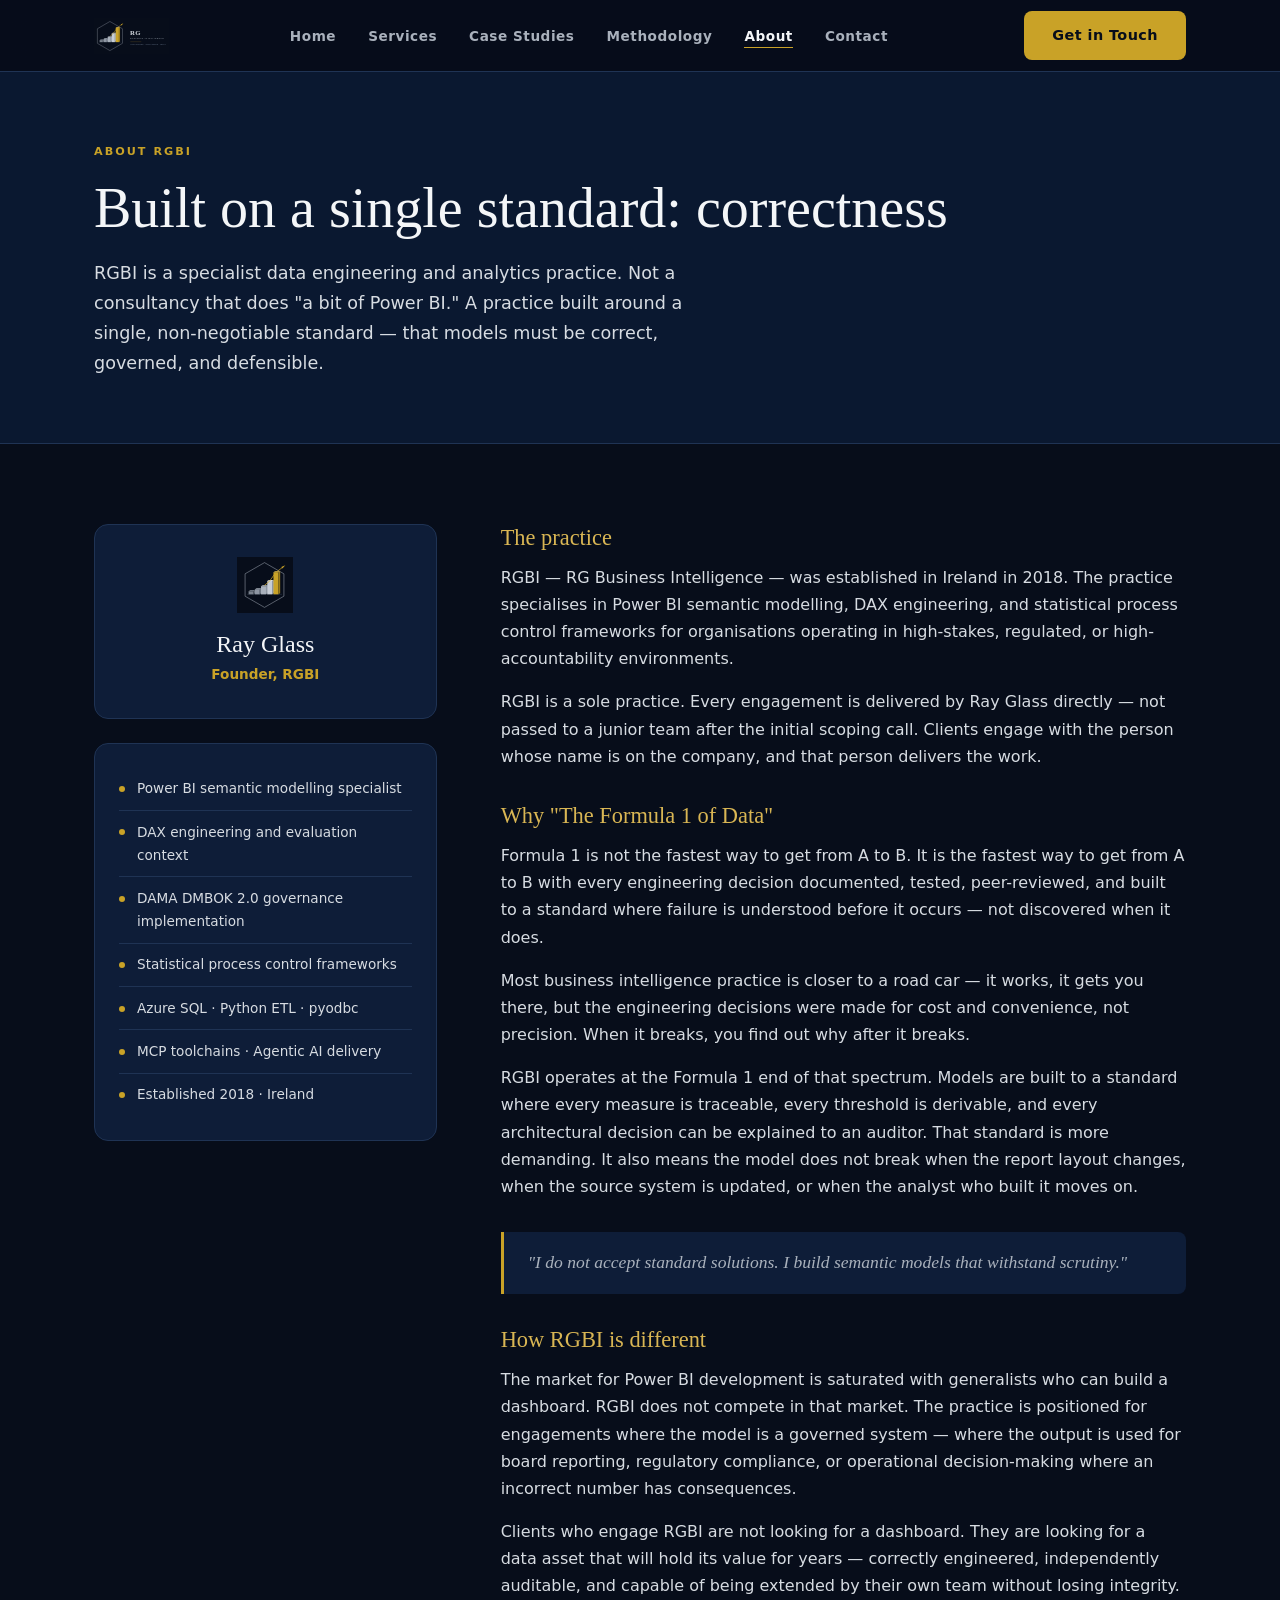
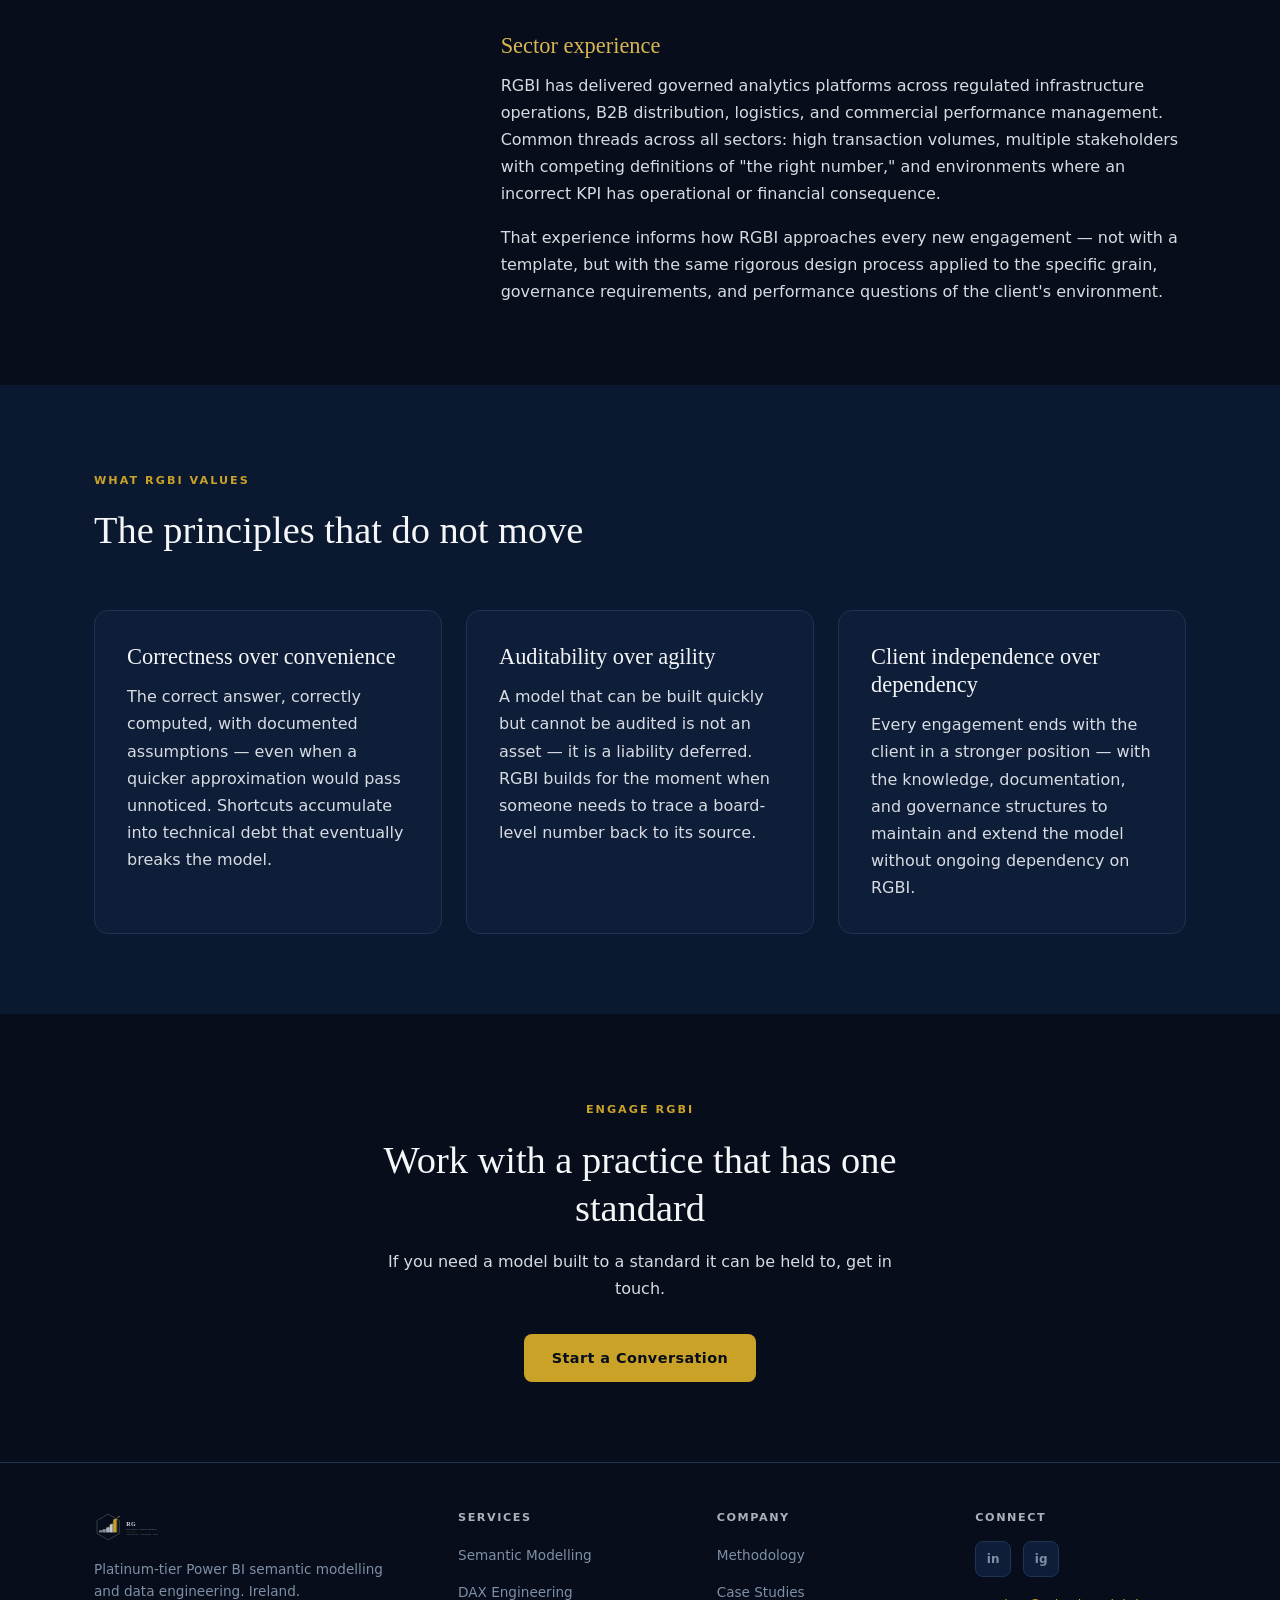
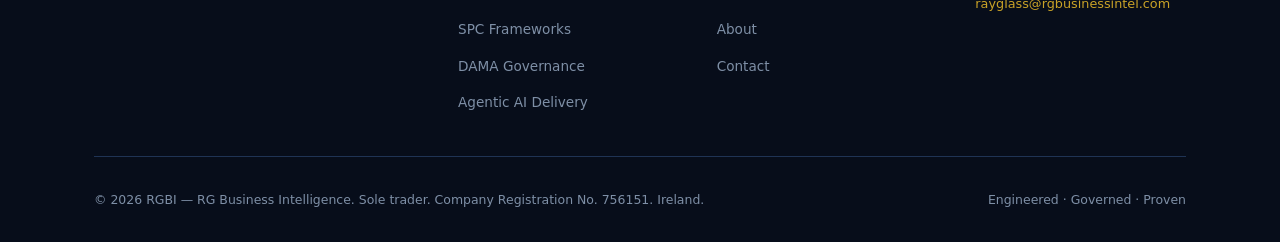
==== about.html @ 03356bf3 "Initial site build" ====
<!DOCTYPE html>
<html lang="en">
<head>
  <meta charset="UTF-8" />
  <meta name="viewport" content="width=device-width, initial-scale=1.0" />
  <title>About — RGBI</title>
  <meta name="description" content="Ray Glass, founder of RGBI — RG Business Intelligence. Platinum-tier Power BI semantic modelling practice, established in Ireland since 2018." />
  <link rel="icon" type="image/svg+xml" href="assets/rgbi_mark_only.svg" />
  <link rel="stylesheet" href="css/style.css" />
</head>
<body>

  <!-- ── Navigation ─────────────────────────────────────── -->
  <nav class="site-nav" role="navigation" aria-label="Main navigation">
    <div class="container nav-inner">
      <a href="index.html" class="nav-logo" aria-label="RGBI Home">
        <img src="assets/rgbi_logo_horizontal_tight.svg" alt="RGBI — RG Business Intelligence" />
      </a>
      <ul class="nav-links" role="list">
        <li><a href="index.html">Home</a></li>
        <li><a href="services.html">Services</a></li>
        <li><a href="case-studies.html">Case Studies</a></li>
        <li><a href="methodology.html">Methodology</a></li>
        <li><a href="about.html">About</a></li>
        <li><a href="contact.html">Contact</a></li>
      </ul>
      <a href="contact.html" class="btn btn-primary nav-cta">Get in Touch</a>
      <button class="nav-toggle" aria-label="Toggle menu" aria-expanded="false">
        <span></span><span></span><span></span>
      </button>
    </div>
  </nav>

  <!-- ── Page Hero ──────────────────────────────────────── -->
  <section class="page-hero">
    <div class="container">
      <span class="section-label">About RGBI</span>
      <h1>Built on a single standard: correctness</h1>
      <p>
        RGBI is a specialist data engineering and analytics practice. Not a consultancy
        that does "a bit of Power BI." A practice built around a single, non-negotiable
        standard — that models must be correct, governed, and defensible.
      </p>
    </div>
  </section>

  <!-- ── Bio Section ────────────────────────────────────── -->
  <section class="section">
    <div class="container">
      <div class="about-bio">

        <div class="about-sidebar">
          <div class="about-name-block">
            <img src="assets/rgbi_mark_only.svg" alt="RGBI Mark" style="height:56px; margin:0 auto 1rem; width:auto;" />
            <h2>Ray Glass</h2>
            <p>Founder, RGBI</p>
          </div>
          <div class="about-credentials">
            <div class="credential-item">
              <span class="credential-dot"></span>
              <span class="credential-text">Power BI semantic modelling specialist</span>
            </div>
            <div class="credential-item">
              <span class="credential-dot"></span>
              <span class="credential-text">DAX engineering and evaluation context</span>
            </div>
            <div class="credential-item">
              <span class="credential-dot"></span>
              <span class="credential-text">DAMA DMBOK 2.0 governance implementation</span>
            </div>
            <div class="credential-item">
              <span class="credential-dot"></span>
              <span class="credential-text">Statistical process control frameworks</span>
            </div>
            <div class="credential-item">
              <span class="credential-dot"></span>
              <span class="credential-text">Azure SQL · Python ETL · pyodbc</span>
            </div>
            <div class="credential-item">
              <span class="credential-dot"></span>
              <span class="credential-text">MCP toolchains · Agentic AI delivery</span>
            </div>
            <div class="credential-item">
              <span class="credential-dot"></span>
              <span class="credential-text">Established 2018 · Ireland</span>
            </div>
          </div>
        </div>

        <div class="about-body">

          <h3>The practice</h3>
          <p>
            RGBI — RG Business Intelligence — was established in Ireland in 2018.
            The practice specialises in Power BI semantic modelling, DAX engineering,
            and statistical process control frameworks for organisations operating in
            high-stakes, regulated, or high-accountability environments.
          </p>
          <p>
            RGBI is a sole practice. Every engagement is delivered by Ray Glass directly —
            not passed to a junior team after the initial scoping call. Clients engage
            with the person whose name is on the company, and that person delivers the work.
          </p>

          <h3>Why "The Formula 1 of Data"</h3>
          <p>
            Formula 1 is not the fastest way to get from A to B. It is the fastest way
            to get from A to B with every engineering decision documented, tested,
            peer-reviewed, and built to a standard where failure is understood before
            it occurs — not discovered when it does.
          </p>
          <p>
            Most business intelligence practice is closer to a road car — it works,
            it gets you there, but the engineering decisions were made for cost and
            convenience, not precision. When it breaks, you find out why after it breaks.
          </p>
          <p>
            RGBI operates at the Formula 1 end of that spectrum. Models are built to
            a standard where every measure is traceable, every threshold is derivable,
            and every architectural decision can be explained to an auditor.
            That standard is more demanding. It also means the model does not break
            when the report layout changes, when the source system is updated, or
            when the analyst who built it moves on.
          </p>

          <blockquote class="pullquote">
            "I do not accept standard solutions. I build semantic models that
            withstand scrutiny."
          </blockquote>

          <h3>How RGBI is different</h3>
          <p>
            The market for Power BI development is saturated with generalists who can
            build a dashboard. RGBI does not compete in that market. The practice
            is positioned for engagements where the model is a governed system —
            where the output is used for board reporting, regulatory compliance,
            or operational decision-making where an incorrect number has consequences.
          </p>
          <p>
            Clients who engage RGBI are not looking for a dashboard. They are looking
            for a data asset that will hold its value for years — correctly engineered,
            independently auditable, and capable of being extended by their own team
            without losing integrity.
          </p>

          <h3>Sector experience</h3>
          <p>
            RGBI has delivered governed analytics platforms across regulated
            infrastructure operations, B2B distribution, logistics, and commercial
            performance management. Common threads across all sectors: high transaction
            volumes, multiple stakeholders with competing definitions of "the right number,"
            and environments where an incorrect KPI has operational or financial consequence.
          </p>
          <p>
            That experience informs how RGBI approaches every new engagement —
            not with a template, but with the same rigorous design process applied
            to the specific grain, governance requirements, and performance questions
            of the client's environment.
          </p>

        </div>
      </div>
    </div>
  </section>

  <!-- ── Philosophy Cards ────────────────────────────────── -->
  <section class="section section--dark">
    <div class="container">
      <div class="section-header">
        <span class="section-label">What RGBI Values</span>
        <h2>The principles that do not move</h2>
      </div>
      <div class="grid-3">
        <div class="card">
          <h3>Correctness over convenience</h3>
          <p>
            The correct answer, correctly computed, with documented assumptions —
            even when a quicker approximation would pass unnoticed. Shortcuts accumulate
            into technical debt that eventually breaks the model.
          </p>
        </div>
        <div class="card">
          <h3>Auditability over agility</h3>
          <p>
            A model that can be built quickly but cannot be audited is not an asset —
            it is a liability deferred. RGBI builds for the moment when someone needs
            to trace a board-level number back to its source.
          </p>
        </div>
        <div class="card">
          <h3>Client independence over dependency</h3>
          <p>
            Every engagement ends with the client in a stronger position — with the
            knowledge, documentation, and governance structures to maintain and extend
            the model without ongoing dependency on RGBI.
          </p>
        </div>
      </div>
    </div>
  </section>

  <!-- ── CTA ────────────────────────────────────────────── -->
  <section class="section">
    <div class="container" style="text-align:center; max-width:600px; margin:0 auto;">
      <span class="section-label">Engage RGBI</span>
      <h2>Work with a practice that has one standard</h2>
      <p style="margin:1rem 0 2rem;">
        If you need a model built to a standard it can be held to, get in touch.
      </p>
      <a href="contact.html" class="btn btn-primary">Start a Conversation</a>
    </div>
  </section>

  <!-- ── Footer ─────────────────────────────────────────── -->
  <footer class="site-footer">
    <div class="container">
      <div class="footer-inner">
        <div class="footer-brand">
          <img src="assets/rgbi_logo_horizontal_tight.svg" alt="RGBI" />
          <p>Platinum-tier Power BI semantic modelling and data engineering. Ireland.</p>
        </div>
        <div class="footer-col">
          <h4>Services</h4>
          <ul>
            <li><a href="services.html#semantic">Semantic Modelling</a></li>
            <li><a href="services.html#dax">DAX Engineering</a></li>
            <li><a href="services.html#spc">SPC Frameworks</a></li>
            <li><a href="services.html#governance">DAMA Governance</a></li>
            <li><a href="services.html#agentic">Agentic AI Delivery</a></li>
          </ul>
        </div>
        <div class="footer-col">
          <h4>Company</h4>
          <ul>
            <li><a href="methodology.html">Methodology</a></li>
            <li><a href="case-studies.html">Case Studies</a></li>
            <li><a href="about.html">About</a></li>
            <li><a href="contact.html">Contact</a></li>
          </ul>
        </div>
        <div class="footer-col">
          <h4>Connect</h4>
          <div class="social-links">
            <a href="#" class="social-link" aria-label="LinkedIn" title="LinkedIn — coming soon">in</a>
            <a href="#" class="social-link" aria-label="Instagram" title="Instagram — coming soon">ig</a>
          </div>
          <p style="margin-top:1rem; font-size:0.8rem; color:var(--text-muted);">
            <a href="mailto:rayglass@rgbusinessintel.com" style="color:var(--gold);">rayglass@rgbusinessintel.com</a>
          </p>
        </div>
      </div>
      <div class="footer-bottom">
        <p>© 2026 RGBI — RG Business Intelligence. Sole trader. Company Registration No. 756151. Ireland.</p>
        <p>Engineered · Governed · Proven</p>
      </div>
    </div>
  </footer>

  <script src="js/main.js"></script>
</body>
</html>
---- css/style.css ----
/* ============================================================
   RGBI — RG Business Intelligence
   style.css — Shared design system
   Colours & typography derived from RGBI_theme.json
   ============================================================ */

/* ── Reset ─────────────────────────────────────────────────── */
*, *::before, *::after { box-sizing: border-box; margin: 0; padding: 0; }
html { scroll-behavior: smooth; font-size: 16px; }
img, svg { display: block; max-width: 100%; }
a { text-decoration: none; color: inherit; }
ul { list-style: none; }

/* ── Design Tokens ──────────────────────────────────────────── */
:root {
  /* Backgrounds */
  --bg-void:      #070D1A;
  --bg-primary:   #0A1830;
  --bg-elevated:  #0E1D38;
  --bg-card:      #1F3354;
  --bg-border:    #1F3354;

  /* Foregrounds */
  --text-primary:   #F4F6F8;
  --text-secondary: #A9B1BC;
  --text-tertiary:  #D7DCE2;
  --text-muted:     #7E8FA6;

  /* Brand accents */
  --gold:       #C9A227;
  --gold-light: #D9B654;
  --gold-dim:   #8A6E1A;
  --green:      #1D9E75;
  --blue:       #378ADD;
  --red:        #D85A30;
  --purple:     #7F77DD;

  /* Typography */
  --font-serif: Georgia, 'Times New Roman', serif;
  --font-sans:  'Segoe UI', system-ui, -apple-system, sans-serif;
  --font-semi:  'Segoe UI Semibold', 'Segoe UI', system-ui, sans-serif;

  /* Sizing */
  --radius:     8px;
  --radius-lg:  14px;
  --max-width:  1140px;
  --nav-h:      72px;
}

/* ── Base ───────────────────────────────────────────────────── */
body {
  background-color: var(--bg-void);
  color: var(--text-primary);
  font-family: var(--font-sans);
  font-size: 1rem;
  line-height: 1.7;
  -webkit-font-smoothing: antialiased;
}

h1, h2, h3, h4 {
  font-family: var(--font-serif);
  font-weight: normal;
  line-height: 1.25;
  color: var(--text-primary);
}

h1 { font-size: clamp(2rem, 5vw, 3.5rem); }
h2 { font-size: clamp(1.6rem, 3vw, 2.4rem); }
h3 { font-size: clamp(1.1rem, 2vw, 1.4rem); }
h4 { font-size: 1.05rem; }

p { color: var(--text-tertiary); margin-bottom: 1rem; }
p:last-child { margin-bottom: 0; }

strong { color: var(--text-primary); font-weight: 600; }

/* ── Layout Utilities ───────────────────────────────────────── */
.container {
  max-width: var(--max-width);
  margin: 0 auto;
  padding: 0 1.5rem;
}

.section {
  padding: 5rem 0;
}

.section--dark {
  background-color: var(--bg-primary);
}

.section--elevated {
  background-color: var(--bg-elevated);
}

.section-label {
  display: inline-block;
  font-family: var(--font-sans);
  font-size: 0.7rem;
  font-weight: 700;
  letter-spacing: 0.18em;
  text-transform: uppercase;
  color: var(--gold);
  margin-bottom: 1rem;
}

.section-header {
  max-width: 680px;
  margin-bottom: 3.5rem;
}

.section-header p {
  font-size: 1.1rem;
  margin-top: 1rem;
}

/* ── Buttons ────────────────────────────────────────────────── */
.btn {
  display: inline-flex;
  align-items: center;
  gap: 0.5rem;
  padding: 0.75rem 1.75rem;
  border-radius: var(--radius);
  font-family: var(--font-sans);
  font-size: 0.9rem;
  font-weight: 600;
  letter-spacing: 0.03em;
  cursor: pointer;
  border: none;
  transition: all 0.2s ease;
  white-space: nowrap;
}

.btn-primary {
  background-color: var(--gold);
  color: var(--bg-void);
}
.btn-primary:hover {
  background-color: var(--gold-light);
  transform: translateY(-1px);
  box-shadow: 0 4px 20px rgba(201, 162, 39, 0.35);
}

.btn-outline {
  background-color: transparent;
  color: var(--text-primary);
  border: 1px solid var(--bg-card);
}
.btn-outline:hover {
  border-color: var(--gold);
  color: var(--gold);
  transform: translateY(-1px);
}

/* ── Navigation ─────────────────────────────────────────────── */
.site-nav {
  position: fixed;
  top: 0;
  left: 0;
  right: 0;
  z-index: 100;
  height: var(--nav-h);
  background-color: rgba(7, 13, 26, 0.92);
  backdrop-filter: blur(12px);
  -webkit-backdrop-filter: blur(12px);
  border-bottom: 1px solid var(--bg-card);
  transition: background-color 0.3s;
}

.nav-inner {
  display: flex;
  align-items: center;
  justify-content: space-between;
  height: 100%;
}

.nav-logo img {
  height: 36px;
  width: auto;
}

.nav-links {
  display: flex;
  align-items: center;
  gap: 2rem;
}

.nav-links a {
  font-size: 0.85rem;
  font-weight: 600;
  letter-spacing: 0.04em;
  color: var(--text-secondary);
  transition: color 0.2s;
  position: relative;
}

.nav-links a::after {
  content: '';
  position: absolute;
  bottom: -4px;
  left: 0;
  width: 0;
  height: 1px;
  background-color: var(--gold);
  transition: width 0.2s;
}

.nav-links a:hover,
.nav-links a.active {
  color: var(--text-primary);
}

.nav-links a:hover::after,
.nav-links a.active::after {
  width: 100%;
}

.nav-cta {
  margin-left: 1rem;
}

.nav-toggle {
  display: none;
  flex-direction: column;
  gap: 5px;
  background: none;
  border: none;
  cursor: pointer;
  padding: 4px;
}

.nav-toggle span {
  display: block;
  width: 24px;
  height: 2px;
  background-color: var(--text-primary);
  transition: all 0.25s;
}

/* ── Hero ───────────────────────────────────────────────────── */
.hero {
  min-height: 100vh;
  display: flex;
  align-items: center;
  position: relative;
  background-color: var(--bg-void);
  overflow: hidden;
  padding-top: var(--nav-h);
}

.hero-bg {
  position: absolute;
  inset: 0;
  pointer-events: none;
  overflow: hidden;
}

/* SPC-inspired grid lines */
.hero-bg::before {
  content: '';
  position: absolute;
  inset: 0;
  background-image:
    linear-gradient(rgba(31, 51, 84, 0.35) 1px, transparent 1px),
    linear-gradient(90deg, rgba(31, 51, 84, 0.35) 1px, transparent 1px);
  background-size: 60px 60px;
}

/* Gold accent glow */
.hero-bg::after {
  content: '';
  position: absolute;
  top: -20%;
  right: -10%;
  width: 600px;
  height: 600px;
  background: radial-gradient(ellipse, rgba(201, 162, 39, 0.08) 0%, transparent 70%);
}

.hero-content {
  position: relative;
  z-index: 1;
  max-width: 780px;
}

.hero-eyebrow {
  display: flex;
  align-items: center;
  gap: 0.75rem;
  margin-bottom: 1.75rem;
}

.hero-eyebrow-line {
  display: block;
  width: 40px;
  height: 1px;
  background-color: var(--gold);
}

.hero-eyebrow-text {
  font-size: 0.7rem;
  font-weight: 700;
  letter-spacing: 0.2em;
  text-transform: uppercase;
  color: var(--gold);
}

.hero h1 {
  margin-bottom: 1.5rem;
  color: var(--text-primary);
}

.hero h1 em {
  font-style: normal;
  color: var(--gold);
}

.hero-sub {
  font-size: 1.15rem;
  color: var(--text-secondary);
  max-width: 580px;
  margin-bottom: 2.5rem;
  line-height: 1.75;
}

.hero-actions {
  display: flex;
  gap: 1rem;
  flex-wrap: wrap;
}

.hero-stats {
  display: flex;
  gap: 3rem;
  margin-top: 4rem;
  padding-top: 3rem;
  border-top: 1px solid var(--bg-card);
  flex-wrap: wrap;
}

.hero-stat-value {
  font-family: var(--font-semi);
  font-size: 2rem;
  color: var(--gold-light);
  display: block;
}

.hero-stat-label {
  font-size: 0.8rem;
  color: var(--text-muted);
  letter-spacing: 0.05em;
}

/* ── Cards ──────────────────────────────────────────────────── */
.card {
  background-color: var(--bg-elevated);
  border: 1px solid var(--bg-card);
  border-radius: var(--radius-lg);
  padding: 2rem;
  transition: border-color 0.2s, transform 0.2s;
}

.card:hover {
  border-color: var(--gold-dim);
  transform: translateY(-2px);
}

.card-icon {
  width: 44px;
  height: 44px;
  background-color: rgba(201, 162, 39, 0.1);
  border-radius: var(--radius);
  display: flex;
  align-items: center;
  justify-content: center;
  margin-bottom: 1.25rem;
}

.card-icon svg {
  width: 22px;
  height: 22px;
  stroke: var(--gold);
  fill: none;
}

.card h3 {
  margin-bottom: 0.75rem;
}

/* ── Grid layouts ───────────────────────────────────────────── */
.grid-3 {
  display: grid;
  grid-template-columns: repeat(3, 1fr);
  gap: 1.5rem;
}

.grid-2 {
  display: grid;
  grid-template-columns: repeat(2, 1fr);
  gap: 1.5rem;
}

/* ── Pillars (home) ─────────────────────────────────────────── */
.pillar {
  background-color: var(--bg-elevated);
  border: 1px solid var(--bg-card);
  border-radius: var(--radius-lg);
  padding: 2.25rem 2rem;
  position: relative;
  overflow: hidden;
  transition: border-color 0.2s, transform 0.2s;
}

.pillar:hover {
  border-color: var(--gold-dim);
  transform: translateY(-2px);
}

.pillar::before {
  content: '';
  position: absolute;
  top: 0;
  left: 0;
  right: 0;
  height: 3px;
  background: linear-gradient(90deg, var(--gold), transparent);
}

.pillar-number {
  font-family: var(--font-serif);
  font-size: 3.5rem;
  color: rgba(201, 162, 39, 0.12);
  line-height: 1;
  margin-bottom: 0.75rem;
  display: block;
}

.pillar h3 {
  margin-bottom: 0.75rem;
  color: var(--text-primary);
}

/* ── Case study teasers ─────────────────────────────────────── */
.teaser {
  background-color: var(--bg-elevated);
  border: 1px solid var(--bg-card);
  border-radius: var(--radius-lg);
  padding: 2.5rem;
  display: flex;
  flex-direction: column;
  gap: 1.25rem;
  transition: border-color 0.2s, transform 0.2s;
}

.teaser:hover {
  border-color: var(--gold-dim);
  transform: translateY(-2px);
}

.teaser-tag {
  display: inline-flex;
  align-items: center;
  gap: 0.4rem;
  font-size: 0.7rem;
  font-weight: 700;
  letter-spacing: 0.12em;
  text-transform: uppercase;
  color: var(--gold);
  background-color: rgba(201, 162, 39, 0.1);
  padding: 0.3rem 0.7rem;
  border-radius: 4px;
  width: fit-content;
}

.teaser h3 { margin-bottom: 0; }

.teaser-meta {
  display: flex;
  gap: 1.5rem;
  flex-wrap: wrap;
  margin-top: auto;
  padding-top: 1rem;
  border-top: 1px solid var(--bg-card);
}

.teaser-meta-item {
  display: flex;
  flex-direction: column;
  gap: 0.2rem;
}

.teaser-meta-value {
  font-family: var(--font-semi);
  font-size: 1.2rem;
  color: var(--gold-light);
}

.teaser-meta-label {
  font-size: 0.72rem;
  color: var(--text-muted);
  letter-spacing: 0.05em;
}

.teaser-link {
  display: inline-flex;
  align-items: center;
  gap: 0.4rem;
  font-size: 0.85rem;
  font-weight: 600;
  color: var(--gold);
  transition: gap 0.2s;
}

.teaser-link:hover { gap: 0.7rem; }

/* ── Services page ──────────────────────────────────────────── */
.service-block {
  display: grid;
  grid-template-columns: 1fr 2fr;
  gap: 3rem;
  padding: 3rem 0;
  border-bottom: 1px solid var(--bg-card);
}

.service-block:last-child { border-bottom: none; }

.service-number {
  font-family: var(--font-serif);
  font-size: 0.85rem;
  color: var(--gold);
  letter-spacing: 0.1em;
}

.service-title {
  margin-bottom: 0.4rem;
}

.service-sub {
  font-size: 0.8rem;
  color: var(--text-muted);
  text-transform: uppercase;
  letter-spacing: 0.1em;
  margin-bottom: 1.5rem;
  display: block;
}

.service-detail h4 {
  color: var(--gold-light);
  font-family: var(--font-sans);
  font-size: 0.8rem;
  font-weight: 700;
  letter-spacing: 0.1em;
  text-transform: uppercase;
  margin: 1.5rem 0 0.5rem;
}

.service-detail h4:first-child { margin-top: 0; }

.tag-list {
  display: flex;
  flex-wrap: wrap;
  gap: 0.5rem;
  margin-top: 0.5rem;
}

.tag {
  font-size: 0.75rem;
  color: var(--text-secondary);
  background-color: var(--bg-primary);
  border: 1px solid var(--bg-card);
  border-radius: 4px;
  padding: 0.25rem 0.65rem;
}

/* ── Case studies page ──────────────────────────────────────── */
.case-study {
  margin-bottom: 5rem;
}

.case-study:last-child { margin-bottom: 0; }

.case-study-header {
  display: grid;
  grid-template-columns: 2fr 1fr;
  gap: 3rem;
  align-items: start;
  padding-bottom: 3rem;
  border-bottom: 1px solid var(--bg-card);
  margin-bottom: 3rem;
}

.case-study-metrics {
  display: flex;
  flex-direction: column;
  gap: 1.5rem;
  background-color: var(--bg-elevated);
  border: 1px solid var(--bg-card);
  border-radius: var(--radius-lg);
  padding: 1.75rem;
}

.metric-item {}

.metric-value {
  font-family: var(--font-semi);
  font-size: 1.8rem;
  color: var(--gold-light);
  display: block;
  line-height: 1.1;
}

.metric-label {
  font-size: 0.78rem;
  color: var(--text-muted);
  letter-spacing: 0.05em;
}

.case-study-body {
  display: grid;
  grid-template-columns: repeat(2, 1fr);
  gap: 1.5rem;
}

.cs-section {
  background-color: var(--bg-elevated);
  border: 1px solid var(--bg-card);
  border-radius: var(--radius-lg);
  padding: 1.75rem;
}

.cs-section h4 {
  font-family: var(--font-sans);
  font-size: 0.72rem;
  font-weight: 700;
  letter-spacing: 0.14em;
  text-transform: uppercase;
  color: var(--gold);
  margin-bottom: 0.75rem;
}

.cs-section ul {
  list-style: none;
  display: flex;
  flex-direction: column;
  gap: 0.4rem;
}

.cs-section ul li {
  font-size: 0.9rem;
  color: var(--text-tertiary);
  padding-left: 1rem;
  position: relative;
}

.cs-section ul li::before {
  content: '—';
  position: absolute;
  left: 0;
  color: var(--gold-dim);
}

/* ── Methodology page ───────────────────────────────────────── */
.methodology-intro {
  font-size: 1.2rem;
  color: var(--text-secondary);
  line-height: 1.8;
  max-width: 780px;
  border-left: 3px solid var(--gold);
  padding-left: 1.75rem;
  margin-bottom: 3rem;
}

.method-block {
  padding: 2.5rem 0;
  border-bottom: 1px solid var(--bg-card);
  display: grid;
  grid-template-columns: 280px 1fr;
  gap: 3rem;
  align-items: start;
}

.method-block:last-child { border-bottom: none; }

.method-label-area {
  position: sticky;
  top: calc(var(--nav-h) + 2rem);
}

.method-label-area .section-label {
  display: block;
  margin-bottom: 0.5rem;
}

.method-label-area h3 {
  font-size: 1.5rem;
}

/* ── About page ─────────────────────────────────────────────── */
.about-bio {
  display: grid;
  grid-template-columns: 1fr 2fr;
  gap: 4rem;
  align-items: start;
}

.about-sidebar {}

.about-name-block {
  background-color: var(--bg-elevated);
  border: 1px solid var(--bg-card);
  border-radius: var(--radius-lg);
  padding: 2rem;
  text-align: center;
  margin-bottom: 1.5rem;
}

.about-name-block h2 {
  font-size: 1.5rem;
  margin-bottom: 0.25rem;
}

.about-name-block p {
  font-size: 0.85rem;
  color: var(--gold);
  font-weight: 600;
  margin: 0;
}

.about-credentials {
  background-color: var(--bg-elevated);
  border: 1px solid var(--bg-card);
  border-radius: var(--radius-lg);
  padding: 1.5rem;
}

.credential-item {
  display: flex;
  align-items: flex-start;
  gap: 0.75rem;
  padding: 0.6rem 0;
  border-bottom: 1px solid var(--bg-card);
}

.credential-item:last-child { border-bottom: none; }

.credential-dot {
  width: 6px;
  height: 6px;
  border-radius: 50%;
  background-color: var(--gold);
  margin-top: 0.55rem;
  flex-shrink: 0;
}

.credential-text {
  font-size: 0.85rem;
  color: var(--text-tertiary);
}

.about-body h3 {
  margin-bottom: 0.75rem;
  color: var(--gold-light);
}

.about-body > * + h3 {
  margin-top: 2rem;
}

.pullquote {
  border-left: 3px solid var(--gold);
  padding: 1rem 1.5rem;
  margin: 2rem 0;
  background-color: var(--bg-elevated);
  border-radius: 0 var(--radius) var(--radius) 0;
  font-family: var(--font-serif);
  font-size: 1.1rem;
  color: var(--text-secondary);
  font-style: italic;
}

/* ── Contact page ───────────────────────────────────────────── */
.contact-layout {
  display: grid;
  grid-template-columns: 1fr 2fr;
  gap: 4rem;
  align-items: start;
}

.contact-info h3 {
  margin-bottom: 0.5rem;
}

.contact-info p {
  font-size: 0.9rem;
}

.contact-detail {
  display: flex;
  align-items: flex-start;
  gap: 0.75rem;
  padding: 1rem 0;
  border-bottom: 1px solid var(--bg-card);
}

.contact-detail:last-child { border-bottom: none; }

.contact-detail-icon {
  width: 36px;
  height: 36px;
  background-color: rgba(201, 162, 39, 0.1);
  border-radius: var(--radius);
  display: flex;
  align-items: center;
  justify-content: center;
  flex-shrink: 0;
}

.contact-detail-icon svg {
  width: 16px;
  height: 16px;
  stroke: var(--gold);
  fill: none;
}

.contact-detail-label {
  font-size: 0.72rem;
  font-weight: 700;
  letter-spacing: 0.1em;
  text-transform: uppercase;
  color: var(--text-muted);
  display: block;
}

.contact-detail-value {
  font-size: 0.9rem;
  color: var(--text-primary);
}

/* Contact form */
.contact-form {
  background-color: var(--bg-elevated);
  border: 1px solid var(--bg-card);
  border-radius: var(--radius-lg);
  padding: 2.5rem;
}

.contact-form h3 {
  margin-bottom: 0.5rem;
}

.contact-form > p {
  margin-bottom: 2rem;
  font-size: 0.9rem;
}

.form-row {
  display: grid;
  grid-template-columns: 1fr 1fr;
  gap: 1rem;
}

.form-group {
  margin-bottom: 1.25rem;
}

.form-group label {
  display: block;
  font-size: 0.78rem;
  font-weight: 700;
  letter-spacing: 0.08em;
  text-transform: uppercase;
  color: var(--text-muted);
  margin-bottom: 0.4rem;
}

.form-group input,
.form-group select,
.form-group textarea {
  width: 100%;
  background-color: var(--bg-primary);
  border: 1px solid var(--bg-card);
  border-radius: var(--radius);
  color: var(--text-primary);
  font-family: var(--font-sans);
  font-size: 0.9rem;
  padding: 0.7rem 1rem;
  outline: none;
  transition: border-color 0.2s;
  appearance: none;
  -webkit-appearance: none;
}

.form-group input::placeholder,
.form-group textarea::placeholder {
  color: var(--text-muted);
}

.form-group input:focus,
.form-group select:focus,
.form-group textarea:focus {
  border-color: var(--gold);
}

.form-group textarea {
  resize: vertical;
  min-height: 140px;
}

.form-group select {
  background-image: url("data:image/svg+xml,%3Csvg xmlns='http://www.w3.org/2000/svg' width='12' height='8' viewBox='0 0 12 8'%3E%3Cpath d='M1 1l5 5 5-5' stroke='%237E8FA6' stroke-width='1.5' fill='none' stroke-linecap='round'/%3E%3C/svg%3E");
  background-repeat: no-repeat;
  background-position: right 1rem center;
  padding-right: 2.5rem;
  cursor: pointer;
}

.form-group select option {
  background-color: var(--bg-primary);
}

.form-note {
  font-size: 0.78rem;
  color: var(--text-muted);
  margin-top: 0.75rem;
}

.form-success {
  display: none;
  text-align: center;
  padding: 2rem;
  color: var(--green);
}

/* ── Footer ─────────────────────────────────────────────────── */
.site-footer {
  background-color: var(--bg-void);
  border-top: 1px solid var(--bg-card);
  padding: 3rem 0 2rem;
}

.footer-inner {
  display: grid;
  grid-template-columns: 1.5fr 1fr 1fr 1fr;
  gap: 3rem;
  padding-bottom: 2.5rem;
  border-bottom: 1px solid var(--bg-card);
  margin-bottom: 2rem;
}

.footer-brand img {
  height: 32px;
  width: auto;
  margin-bottom: 1rem;
}

.footer-brand p {
  font-size: 0.85rem;
  color: var(--text-muted);
  line-height: 1.6;
}

.footer-col h4 {
  font-family: var(--font-sans);
  font-size: 0.7rem;
  font-weight: 700;
  letter-spacing: 0.14em;
  text-transform: uppercase;
  color: var(--text-secondary);
  margin-bottom: 1rem;
}

.footer-col ul {
  display: flex;
  flex-direction: column;
  gap: 0.6rem;
}

.footer-col ul li a {
  font-size: 0.85rem;
  color: var(--text-muted);
  transition: color 0.2s;
}

.footer-col ul li a:hover { color: var(--text-primary); }

.social-links {
  display: flex;
  gap: 0.75rem;
  margin-top: 0.5rem;
}

.social-link {
  width: 36px;
  height: 36px;
  background-color: var(--bg-elevated);
  border: 1px solid var(--bg-card);
  border-radius: var(--radius);
  display: flex;
  align-items: center;
  justify-content: center;
  color: var(--text-muted);
  font-size: 0.75rem;
  font-weight: 700;
  letter-spacing: 0.02em;
  transition: all 0.2s;
}

.social-link:hover {
  border-color: var(--gold-dim);
  color: var(--gold);
}

.footer-bottom {
  display: flex;
  align-items: center;
  justify-content: space-between;
  flex-wrap: wrap;
  gap: 1rem;
}

.footer-bottom p {
  font-size: 0.78rem;
  color: var(--text-muted);
  margin: 0;
}

/* ── Page hero (interior pages) ─────────────────────────────── */
.page-hero {
  background-color: var(--bg-primary);
  padding: calc(var(--nav-h) + 4rem) 0 4rem;
  border-bottom: 1px solid var(--bg-card);
}

.page-hero .section-label { margin-bottom: 0.75rem; }

.page-hero h1 { margin-bottom: 1rem; }

.page-hero p {
  font-size: 1.1rem;
  max-width: 640px;
}

/* ── Dividers & accents ─────────────────────────────────────── */
.gold-line {
  display: block;
  width: 48px;
  height: 2px;
  background-color: var(--gold);
  margin: 1.25rem 0;
}

.highlight { color: var(--gold); }
.highlight-green { color: var(--green); }

/* ── Responsive ─────────────────────────────────────────────── */
@media (max-width: 1024px) {
  .grid-3 { grid-template-columns: repeat(2, 1fr); }
  .footer-inner { grid-template-columns: 1fr 1fr; gap: 2rem; }
  .service-block { grid-template-columns: 1fr; gap: 1rem; }
  .about-bio { grid-template-columns: 1fr; }
  .contact-layout { grid-template-columns: 1fr; }
  .case-study-header { grid-template-columns: 1fr; }
  .method-block { grid-template-columns: 1fr; gap: 1.5rem; }
}

@media (max-width: 768px) {
  :root { --nav-h: 64px; }

  .nav-links { display: none; position: fixed; top: var(--nav-h); left: 0; right: 0;
    background-color: var(--bg-void); border-bottom: 1px solid var(--bg-card);
    flex-direction: column; align-items: flex-start; padding: 1.5rem;
    gap: 1.25rem; }
  .nav-links.open { display: flex; }
  .nav-cta { display: none; }
  .nav-toggle { display: flex; }

  .grid-3, .grid-2 { grid-template-columns: 1fr; }
  .form-row { grid-template-columns: 1fr; }
  .footer-inner { grid-template-columns: 1fr; }

  .hero-stats { gap: 1.5rem; }
  .hero-actions { flex-direction: column; }
  .btn { width: 100%; justify-content: center; }

  .case-study-body { grid-template-columns: 1fr; }
  .teaser-meta { gap: 1rem; }

  .section { padding: 3.5rem 0; }
  .page-hero { padding: calc(var(--nav-h) + 2.5rem) 0 2.5rem; }
}
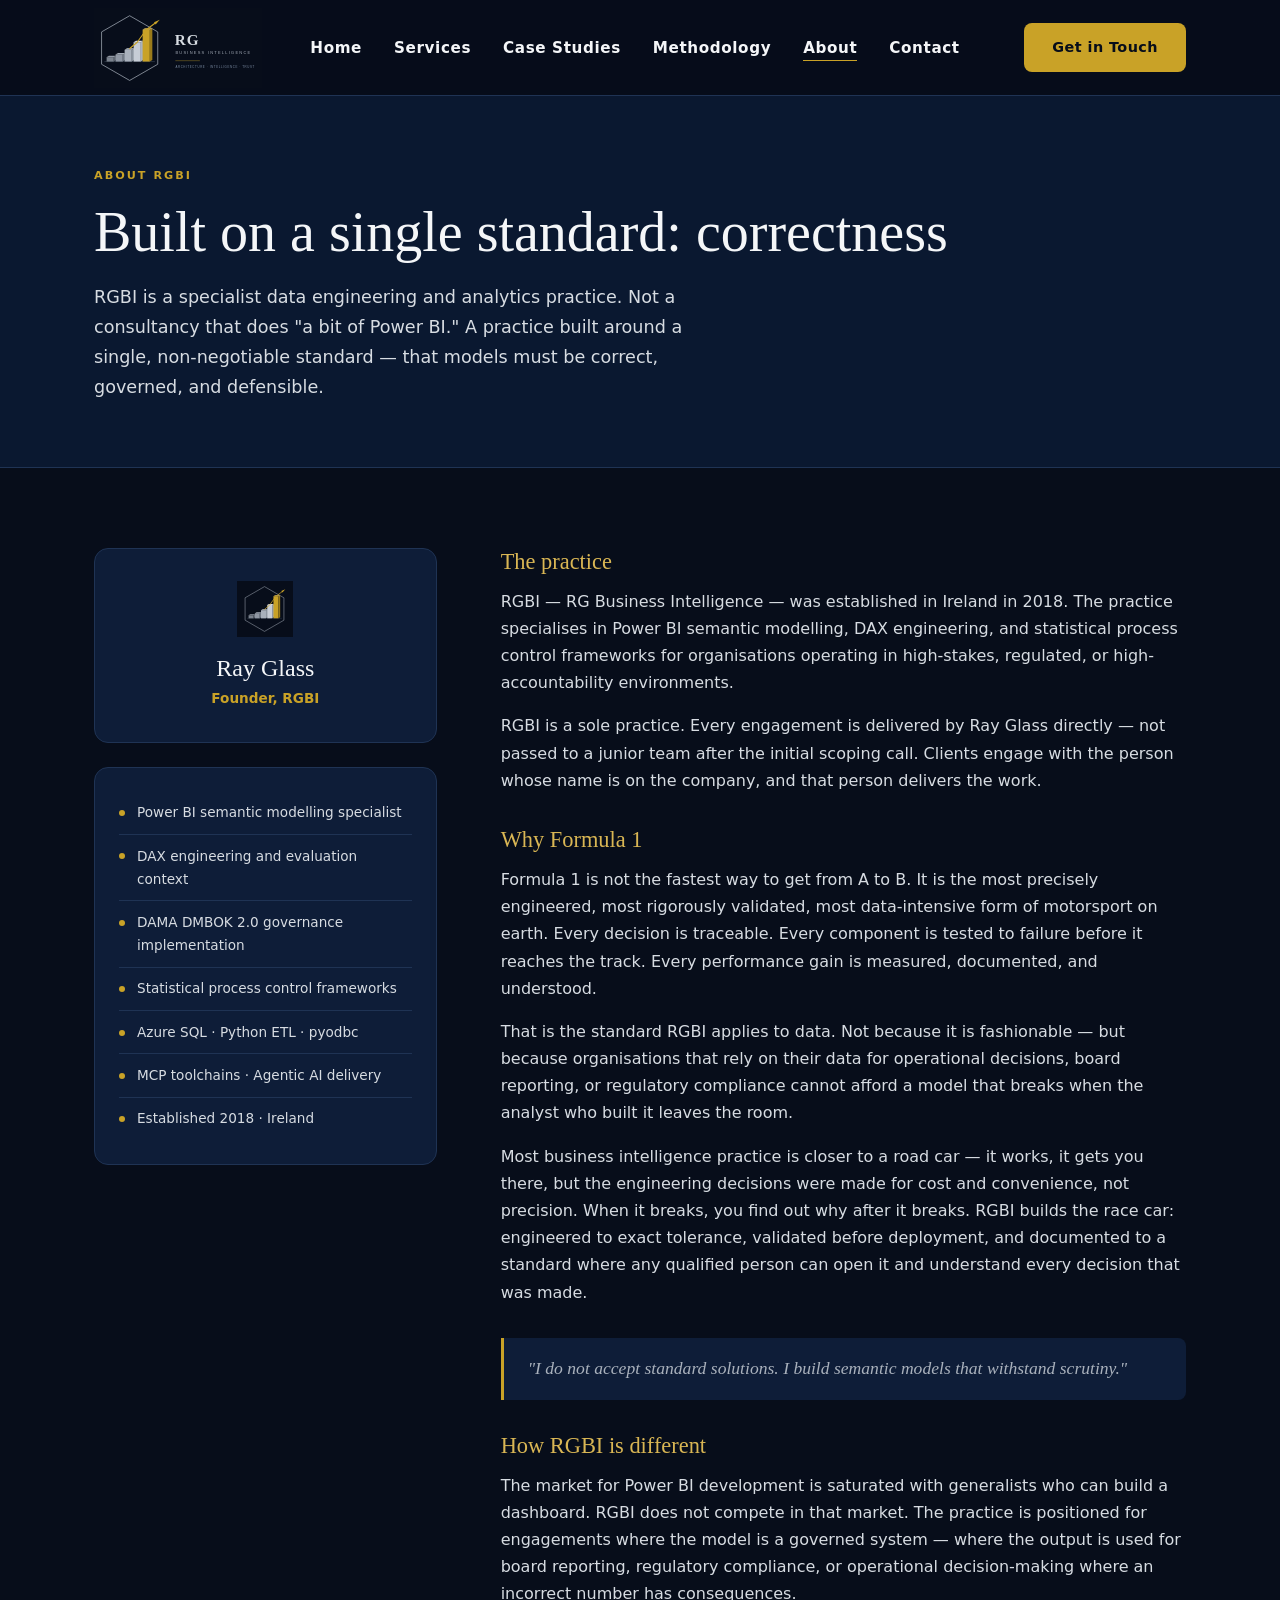
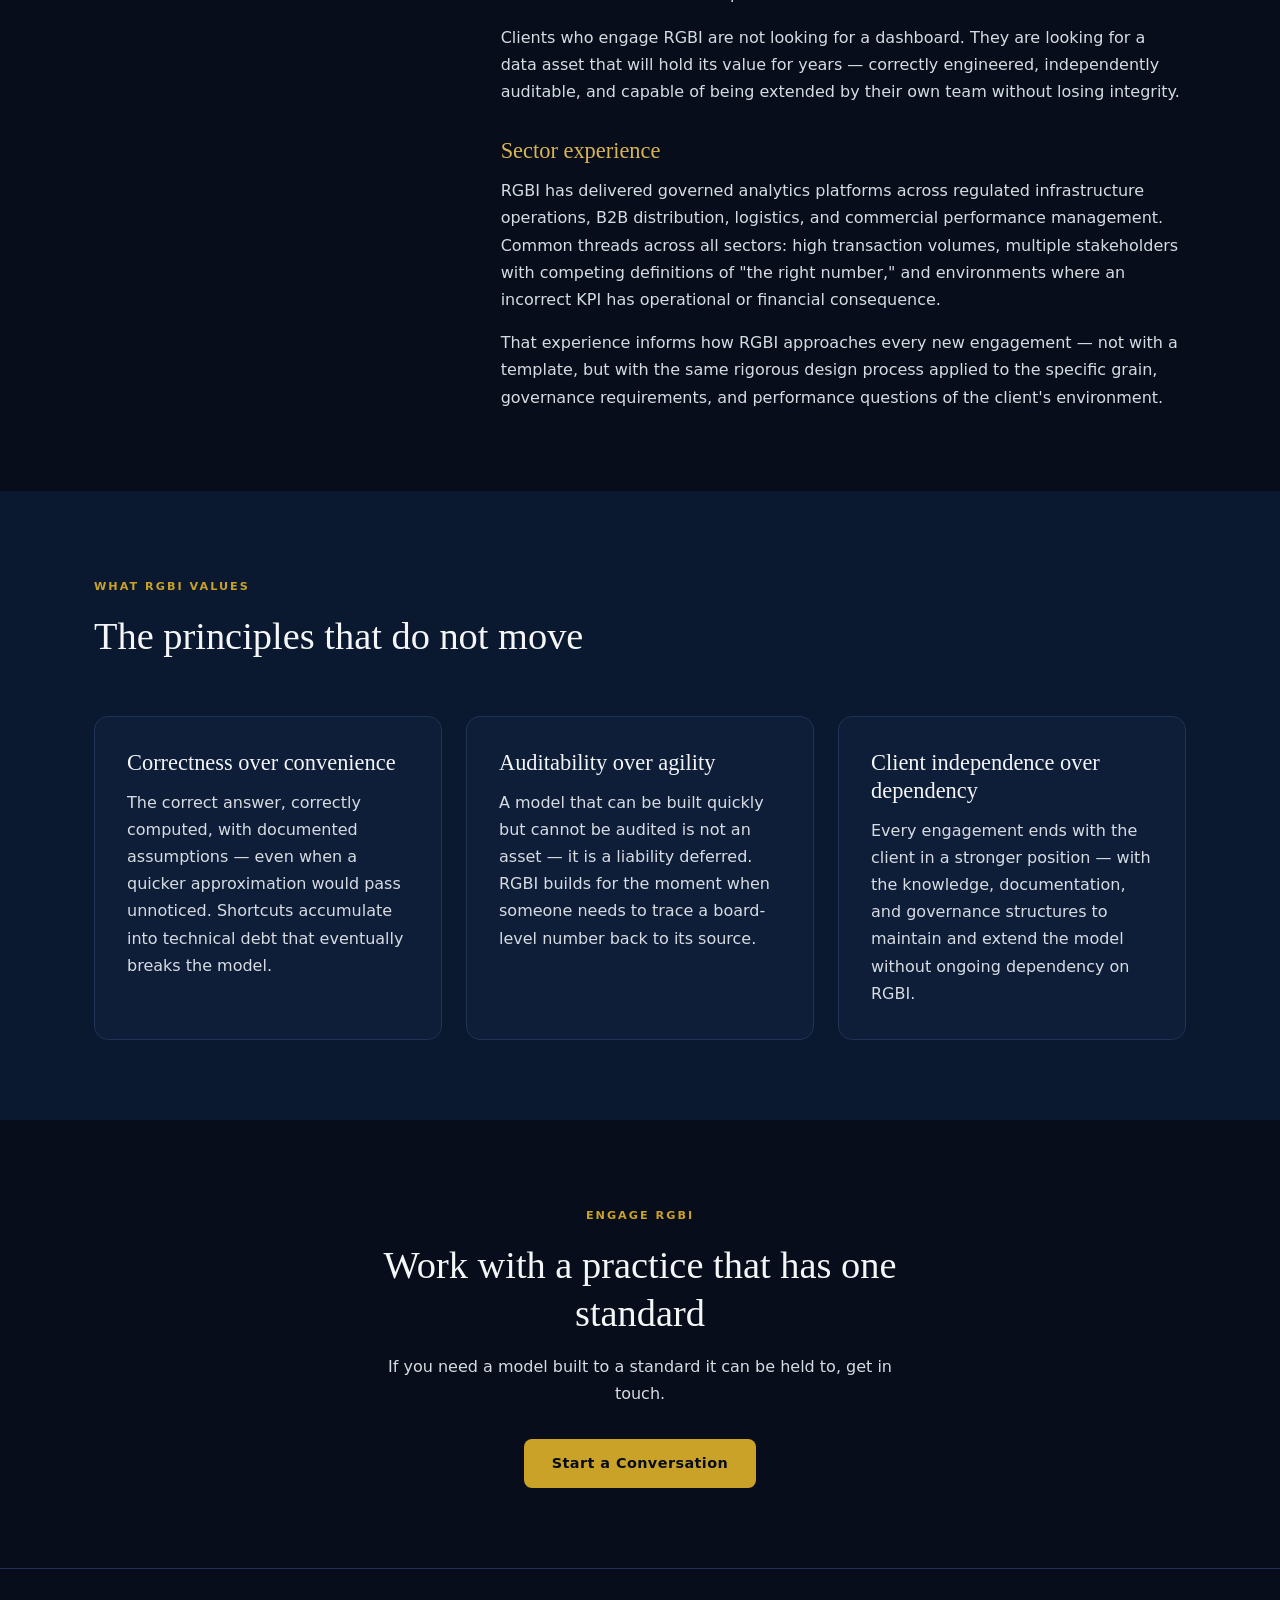
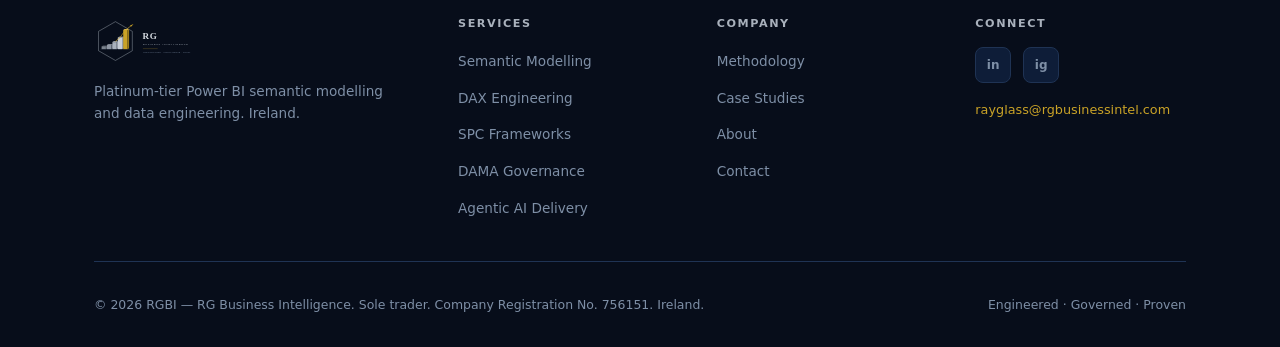
==== commit 13b3150c: "F1 parallels section, revised hero copy, updated About" ====
--- a/about.html
+++ b/about.html
@@ -102,25 +102,27 @@
             with the person whose name is on the company, and that person delivers the work.
           </p>
 
-          <h3>Why "The Formula 1 of Data"</h3>
-          <p>
-            Formula 1 is not the fastest way to get from A to B. It is the fastest way
-            to get from A to B with every engineering decision documented, tested,
-            peer-reviewed, and built to a standard where failure is understood before
-            it occurs — not discovered when it does.
+          <h3>Why Formula 1</h3>
+          <p>
+            Formula 1 is not the fastest way to get from A to B. It is the most precisely
+            engineered, most rigorously validated, most data-intensive form of motorsport
+            on earth. Every decision is traceable. Every component is tested to failure
+            before it reaches the track. Every performance gain is measured, documented,
+            and understood.
+          </p>
+          <p>
+            That is the standard RGBI applies to data. Not because it is fashionable —
+            but because organisations that rely on their data for operational decisions,
+            board reporting, or regulatory compliance cannot afford a model that breaks
+            when the analyst who built it leaves the room.
           </p>
           <p>
             Most business intelligence practice is closer to a road car — it works,
             it gets you there, but the engineering decisions were made for cost and
             convenience, not precision. When it breaks, you find out why after it breaks.
-          </p>
-          <p>
-            RGBI operates at the Formula 1 end of that spectrum. Models are built to
-            a standard where every measure is traceable, every threshold is derivable,
-            and every architectural decision can be explained to an auditor.
-            That standard is more demanding. It also means the model does not break
-            when the report layout changes, when the source system is updated, or
-            when the analyst who built it moves on.
+            RGBI builds the race car: engineered to exact tolerance, validated before
+            deployment, and documented to a standard where any qualified person can
+            open it and understand every decision that was made.
           </p>
 
           <blockquote class="pullquote">
--- a/css/style.css
+++ b/css/style.css
@@ -44,7 +44,7 @@
   --radius:     8px;
   --radius-lg:  14px;
   --max-width:  1140px;
-  --nav-h:      72px;
+  --nav-h:      96px;
 }
 
 /* ── Base ───────────────────────────────────────────────────── */
@@ -175,7 +175,7 @@
 }
 
 .nav-logo img {
-  height: 36px;
+  height: 80px;
   width: auto;
 }
 
@@ -186,10 +186,10 @@
 }
 
 .nav-links a {
-  font-size: 0.85rem;
+  font-size: 0.95rem;
   font-weight: 600;
   letter-spacing: 0.04em;
-  color: var(--text-secondary);
+  color: var(--text-primary);
   transition: color 0.2s;
   position: relative;
 }
@@ -277,10 +277,49 @@
   background: radial-gradient(ellipse, rgba(201, 162, 39, 0.08) 0%, transparent 70%);
 }
 
+/* Two-column hero split */
+.hero-split {
+  position: relative;
+  z-index: 1;
+  display: grid;
+  grid-template-columns: 1fr 1fr;
+  gap: 4rem;
+  align-items: center;
+  width: 100%;
+}
+
 .hero-content {
   position: relative;
-  z-index: 1;
-  max-width: 780px;
+}
+
+.hero-logo-display {
+  display: flex;
+  flex-direction: column;
+  align-items: center;
+  justify-content: center;
+  gap: 1.5rem;
+  padding: 3rem;
+  border: 1px solid rgba(201, 162, 39, 0.15);
+  border-radius: var(--radius-lg);
+  background: rgba(14, 29, 56, 0.5);
+  backdrop-filter: blur(4px);
+}
+
+.hero-logo-img {
+  width: 100%;
+  max-width: 360px;
+  height: auto;
+  filter: drop-shadow(0 0 32px rgba(201, 162, 39, 0.2));
+}
+
+.hero-logo-tagline {
+  font-size: 0.75rem;
+  font-weight: 700;
+  letter-spacing: 0.22em;
+  text-transform: uppercase;
+  color: var(--gold);
+  margin: 0;
+  text-align: center;
 }
 
 .hero-eyebrow {
@@ -398,6 +437,102 @@
   display: grid;
   grid-template-columns: repeat(2, 1fr);
   gap: 1.5rem;
+}
+
+/* ── F1 Parallel Cards ──────────────────────────────────────── */
+.parallel-grid {
+  display: flex;
+  flex-direction: column;
+  gap: 1rem;
+}
+
+.parallel-card {
+  display: grid;
+  grid-template-columns: 1fr 48px 1fr;
+  align-items: center;
+  gap: 0;
+  background-color: var(--bg-primary);
+  border: 1px solid var(--bg-card);
+  border-radius: var(--radius-lg);
+  overflow: hidden;
+  transition: border-color 0.2s;
+}
+
+.parallel-card:hover {
+  border-color: var(--gold-dim);
+}
+
+.parallel-col {
+  padding: 1.5rem 2rem;
+}
+
+.parallel-col p {
+  font-size: 0.9rem;
+  margin: 0;
+  line-height: 1.65;
+}
+
+.parallel-col--f1 {
+  background-color: var(--bg-elevated);
+}
+
+.parallel-col--f1 p {
+  color: var(--text-secondary);
+}
+
+.parallel-col--rgbi p {
+  color: var(--text-tertiary);
+}
+
+.parallel-label {
+  display: block;
+  font-size: 0.65rem;
+  font-weight: 700;
+  letter-spacing: 0.16em;
+  text-transform: uppercase;
+  margin-bottom: 0.5rem;
+}
+
+.parallel-col--f1 .parallel-label {
+  color: var(--text-muted);
+}
+
+.parallel-col--rgbi .parallel-label {
+  color: var(--gold);
+}
+
+.parallel-divider {
+  display: flex;
+  align-items: center;
+  justify-content: center;
+  height: 100%;
+  background-color: var(--bg-void);
+  border-left: 1px solid var(--bg-card);
+  border-right: 1px solid var(--bg-card);
+}
+
+.parallel-arrow {
+  color: var(--gold);
+  font-size: 1.1rem;
+  font-weight: 700;
+}
+
+@media (max-width: 768px) {
+  .parallel-card {
+    grid-template-columns: 1fr;
+  }
+  .parallel-divider {
+    border-left: none;
+    border-right: none;
+    border-top: 1px solid var(--bg-card);
+    border-bottom: 1px solid var(--bg-card);
+    padding: 0.5rem;
+    height: auto;
+  }
+  .parallel-arrow {
+    transform: rotate(90deg);
+    display: inline-block;
+  }
 }
 
 /* ── Pillars (home) ─────────────────────────────────────────── */
@@ -948,7 +1083,7 @@
 }
 
 .footer-brand img {
-  height: 32px;
+  height: 48px;
   width: auto;
   margin-bottom: 1rem;
 }
@@ -1078,6 +1213,9 @@
   .form-row { grid-template-columns: 1fr; }
   .footer-inner { grid-template-columns: 1fr; }
 
+  .hero-split { grid-template-columns: 1fr; gap: 2.5rem; }
+  .hero-logo-display { padding: 2rem; }
+  .hero-logo-img { max-width: 260px; }
   .hero-stats { gap: 1.5rem; }
   .hero-actions { flex-direction: column; }
   .btn { width: 100%; justify-content: center; }
